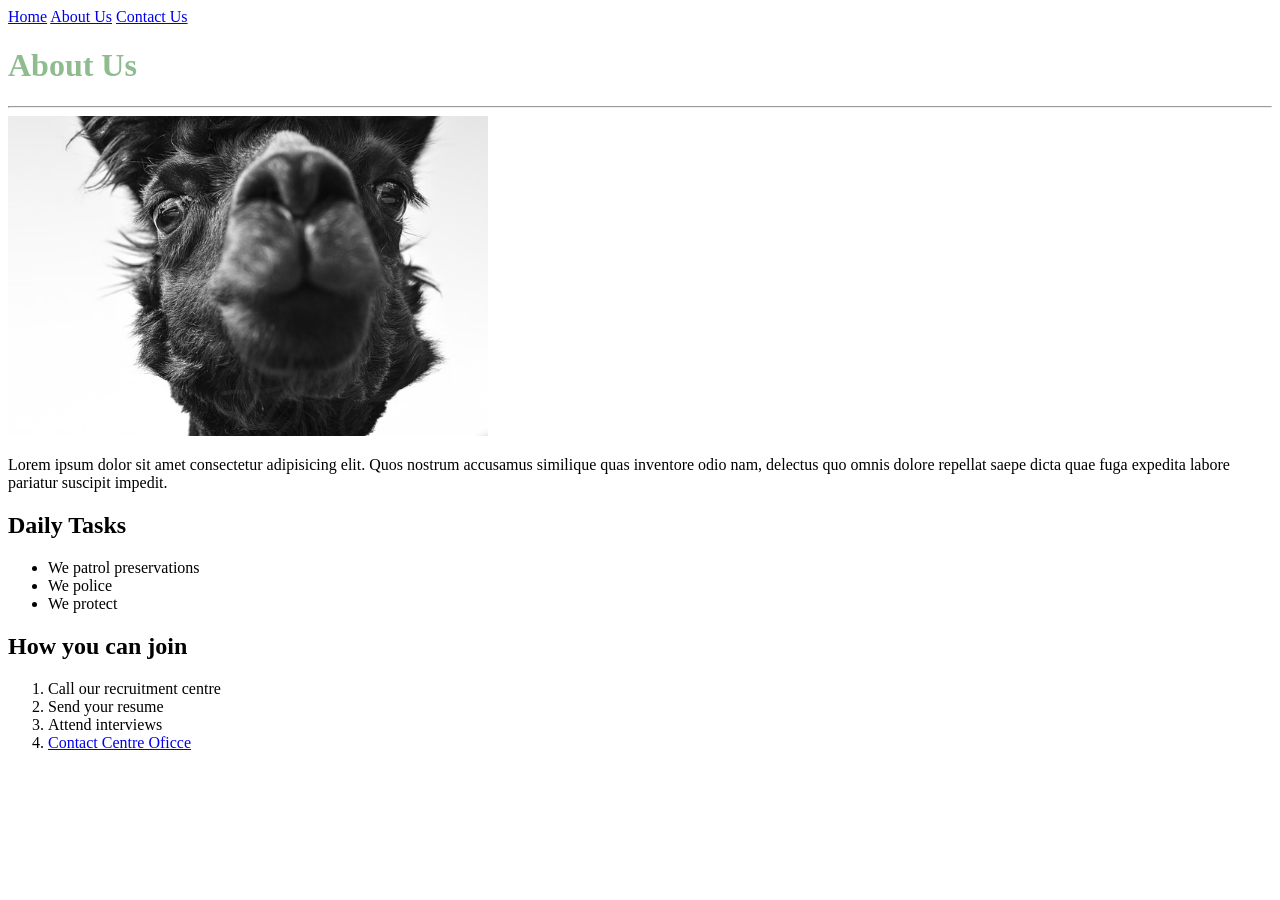
==== about_us.html @ ecf813df "First Draft of Website" ====
<!DOCTYPE html>
<html lang="en">
<head>
    <meta charset="UTF-8">
    <meta name="viewport" content="width=>, initial-scale=1.0">
    <title>About Us</title>
</head>
<body>

    <a href="index.html">Home</a>
    <a href="about_us.html">About Us</a>
    <a href="contact_us.html">Contact Us</a>

    <h1 style="color: darkseagreen;">About Us</h1>
    <hr/> <!--hr, actua igual que un br-->

    <img src="images/image1.jpg" alt="Camello" height="320"/>
    <!--alt es otro atributo que aparece cuando falla la imagen,
    recomendable dejar siempre el tamaño original (pagina para imagenes pixabay)-->
    
    <p>Lorem ipsum dolor sit amet consectetur adipisicing elit. Quos nostrum accusamus similique quas inventore odio nam, delectus quo omnis dolore repellat saepe dicta quae fuga expedita labore pariatur suscipit impedit.</p>

    <h2>Daily Tasks</h2>
    <ul> <!--Para hacer listas no ordenadas-->
        <li>We patrol preservations</li>
        <li>We police</li>
        <li>We protect</li>
    </ul>

    <h2>How you can join</h2>
    <ol><!--Para hacer listas ordenadas-->
        <li>Call our recruitment centre</li>
        <li>Send your resume</li>
        <li>Attend interviews</li>
        <li>
            <a href="contact_us.html">Contact Centre Oficce</a>
        </li>
    </ol>
</body>
</html>
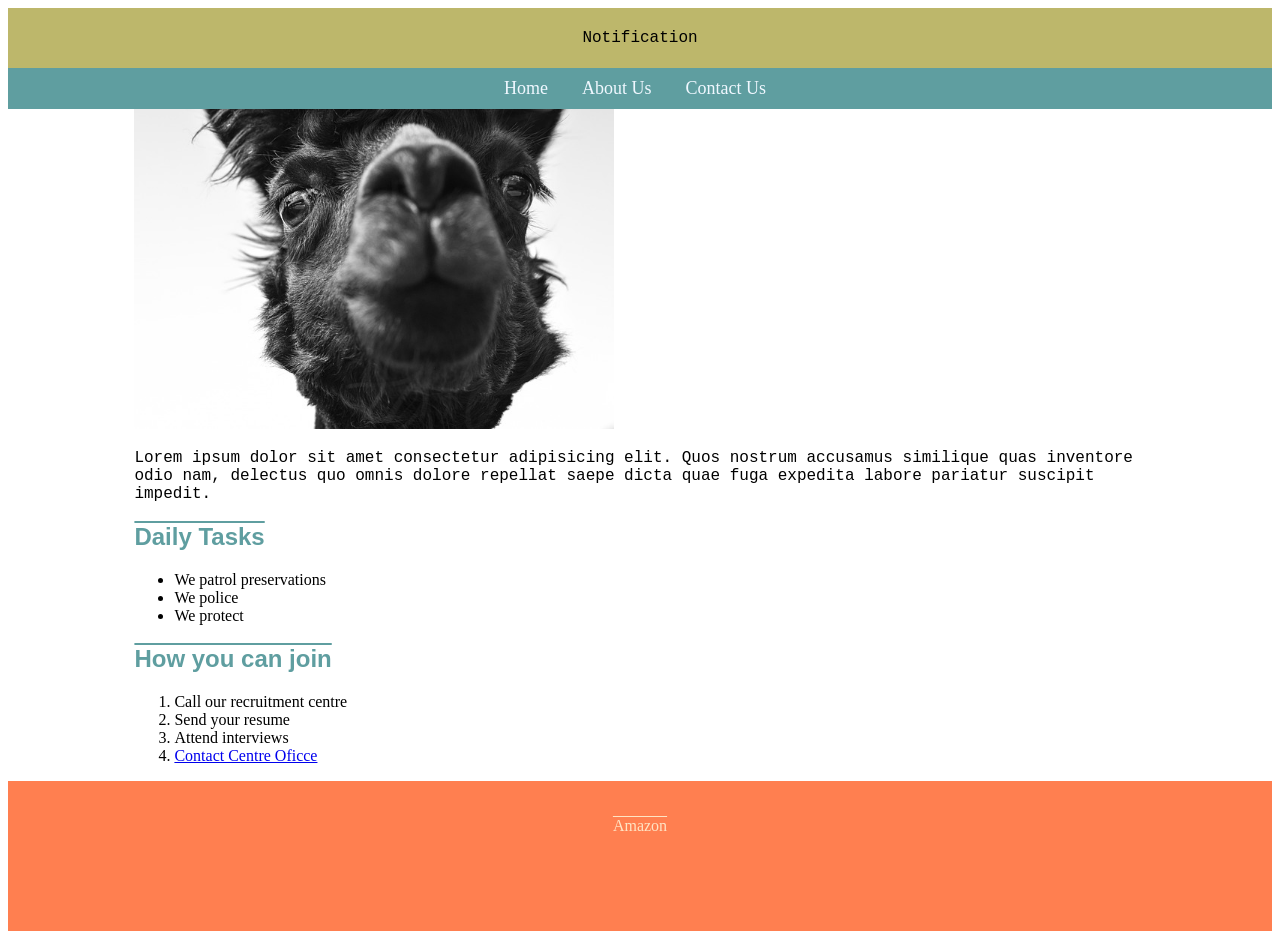
==== commit e8d6b5b8: "Added CSS and website structure" ====
--- a/about_us.html
+++ b/about_us.html
@@ -4,37 +4,50 @@
     <meta charset="UTF-8">
     <meta name="viewport" content="width=>, initial-scale=1.0">
     <title>About Us</title>
+    <link rel="stylesheet" href="stylesheets/site.css" />
 </head>
 <body>
 
-    <a href="index.html">Home</a>
-    <a href="about_us.html">About Us</a>
-    <a href="contact_us.html">Contact Us</a>
+    <div id="header">
+            <div id="banner">
+                 <p>Notification</p>
+            </div>
+            <div id="nav">
+            <!--Anchor tags used for internal navigation-->
+                <a href="index.html">Home</a>
+                <a href="about_us.html">About Us</a>
+                <a href="contact_us.html">Contact Us</a>
 
-    <h1 style="color: darkseagreen;">About Us</h1>
-    <hr/> <!--hr, actua igual que un br-->
-
-    <img src="images/image1.jpg" alt="Camello" height="320"/>
-    <!--alt es otro atributo que aparece cuando falla la imagen,
-    recomendable dejar siempre el tamaño original (pagina para imagenes pixabay)-->
+            </div>
+            <div id="main">
+                 <img src="images/image1.jpg" alt="Camello" height="320"/>
+        <!--alt es otro atributo que aparece cuando falla la imagen,
+        recomendable dejar siempre el tamaño original (pagina para imagenes pixabay)-->
     
-    <p>Lorem ipsum dolor sit amet consectetur adipisicing elit. Quos nostrum accusamus similique quas inventore odio nam, delectus quo omnis dolore repellat saepe dicta quae fuga expedita labore pariatur suscipit impedit.</p>
-
-    <h2>Daily Tasks</h2>
-    <ul> <!--Para hacer listas no ordenadas-->
-        <li>We patrol preservations</li>
-        <li>We police</li>
-        <li>We protect</li>
-    </ul>
-
-    <h2>How you can join</h2>
-    <ol><!--Para hacer listas ordenadas-->
-        <li>Call our recruitment centre</li>
-        <li>Send your resume</li>
-        <li>Attend interviews</li>
-        <li>
+        <p>Lorem ipsum dolor sit amet consectetur adipisicing elit. Quos nostrum accusamus similique quas inventore odio nam, delectus quo omnis dolore repellat saepe dicta quae fuga expedita labore pariatur suscipit impedit.</p>
+    
+        <h2>Daily Tasks</h2>
+        <ul> <!--Para hacer listas no ordenadas-->
+            <li>We patrol preservations</li>
+            <li>We police</li>
+            <li>We protect</li>
+        </ul>
+    
+        <h2>How you can join</h2>
+        <ol><!--Para hacer listas ordenadas-->
+            <li>Call our recruitment centre</li>
+            <li>Send your resume</li>
+            <li>Attend interviews</li>
+            <li>
             <a href="contact_us.html">Contact Centre Oficce</a>
-        </li>
-    </ol>
+            </li>
+         </ol>
+        
+            </div>
+            <div id="footer">
+                <br/><br/>
+                     <a href="https://www.amazon.com" target="_blank">Amazon</a> 
+            </div>
+        </div>
 </body>
 </html>
--- a/stylesheets/site.css
+++ b/stylesheets/site.css
@@ -0,0 +1,65 @@
+h1{
+    color: chocolate;
+}
+h2{
+    color: cadetblue;
+    text-decoration: overline;
+}
+h1,h2,h3,h4,h5,h6{
+    font-family: 'Franklin Gothic Medium', 'Arial Narrow', Arial, sans-serif;
+}
+p{
+    font-family: 'Courier New', Courier, monospace;
+}
+
+#banner{
+    background-color: darkkhaki;
+    padding-bottom: 5px;
+    padding-top: 5px;
+    text-align: center;
+}
+
+#nav, nav{
+    background-color: cadetblue;
+    padding: 10px;
+    text-align: center;
+}
+#nav a, nav a{
+    color: aliceblue;
+    text-decoration: none;
+    font-size: large;
+    margin-right: 10px;
+    padding: 10px;
+}
+
+#nav a:hover{
+    background-color: darksalmon;
+    color: cadetblue;
+}
+
+#nav a:hover{
+    background-color: cadetblue;
+    color: brown;
+}
+
+#footer{
+    background-color: coral;
+    min-height: 150px;
+    text-align: center;
+}
+
+#footer a{
+    color: bisque;
+    text-decoration: overline;
+}
+
+#main, main{
+    width: 80%;
+    margin: auto;
+
+}
+
+.logo{
+    height: 50px;
+    width: 50px;
+}
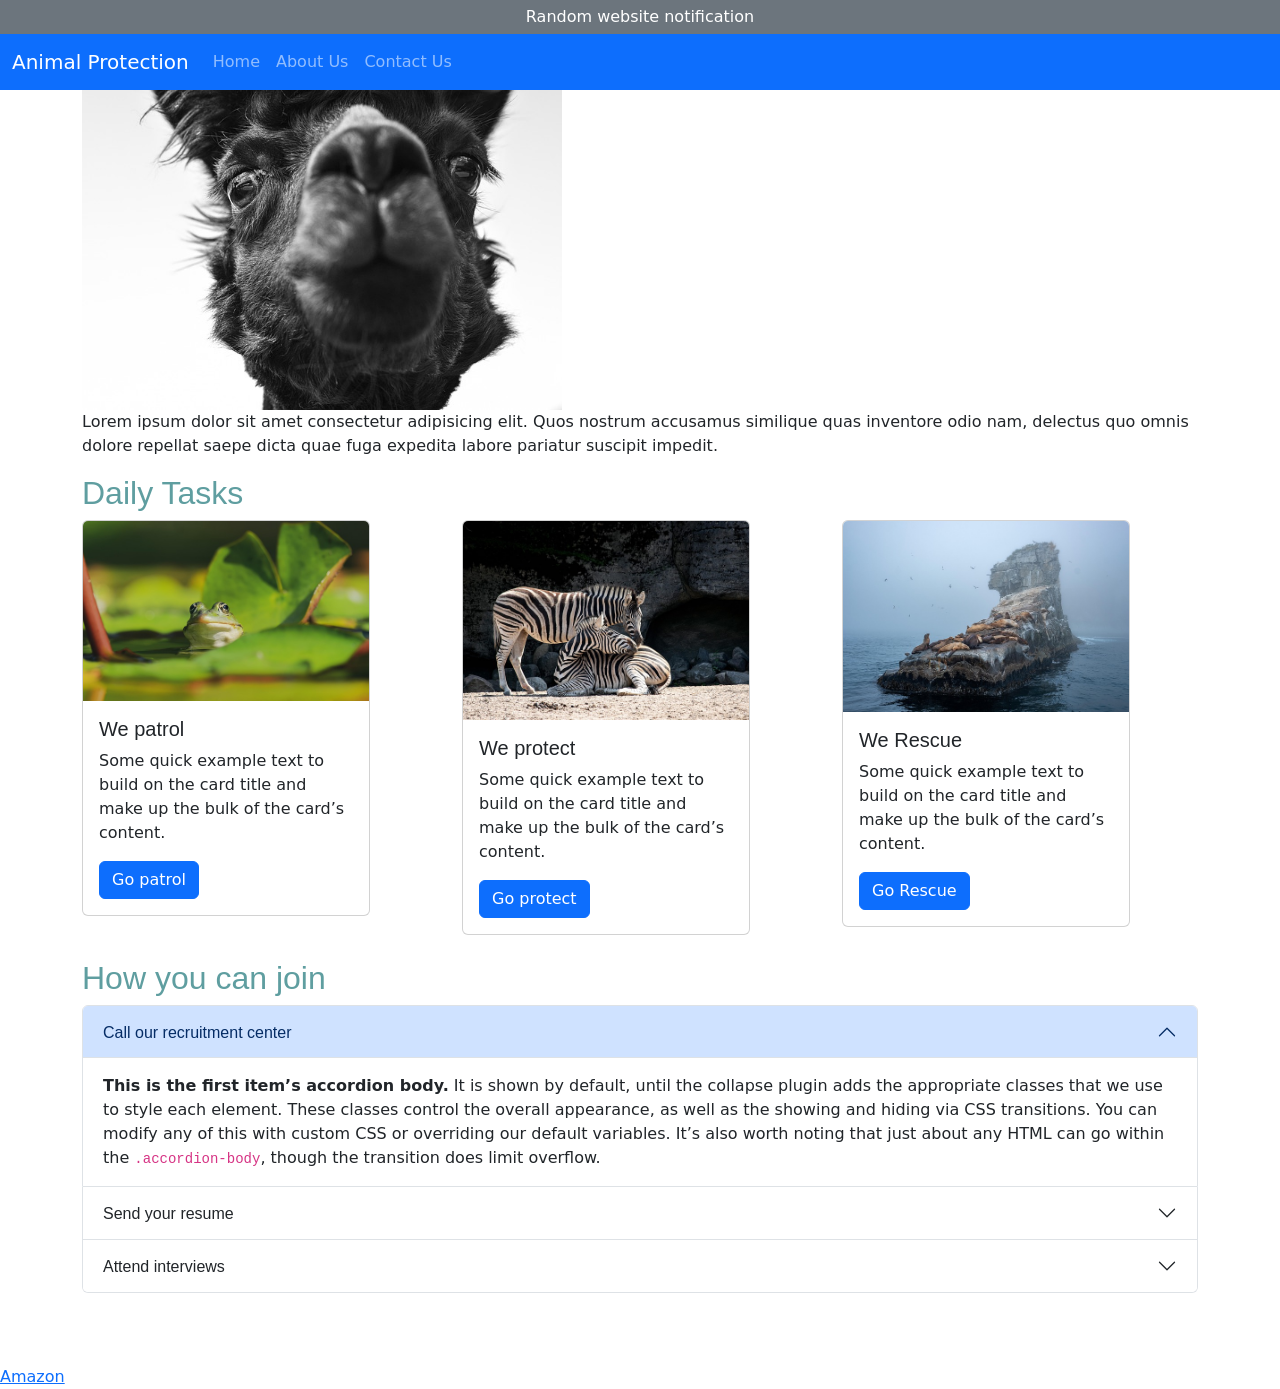
==== commit 2099b99d: "Added Boostrap" ====
--- a/about_us.html
+++ b/about_us.html
@@ -4,22 +4,31 @@
     <meta charset="UTF-8">
     <meta name="viewport" content="width=>, initial-scale=1.0">
     <title>About Us</title>
+    <link rel="stylesheet" href="stylesheets/bootstrap.min.css"/>
     <link rel="stylesheet" href="stylesheets/site.css" />
 </head>
 <body>
 
     <div id="header">
-            <div id="banner">
-                 <p>Notification</p>
+            <div id="banner" class="bg-secondary text-white text-center">
+                <p>Random website notification</p>
             </div>
-            <div id="nav">
-            <!--Anchor tags used for internal navigation-->
-                <a href="index.html">Home</a>
-                <a href="about_us.html">About Us</a>
-                <a href="contact_us.html">Contact Us</a>
-
+            <nav class="navbar navbar-expand-lg bg-primary" data-bs-theme="dark">
+            <div class="container-fluid">
+                <a class="navbar-brand" href="#">Animal Protection</a>
+                <button class="navbar-toggler" type="button" data-bs-toggle="collapse" data-bs-target="#navbarNavAltMarkup" aria-controls="navbarNavAltMarkup" aria-expanded="false" aria-label="Toggle navigation">
+                <span class="navbar-toggler-icon"></span>
+                </button>
+            <div class="collapse navbar-collapse" id="navbarNavAltMarkup">
+            <div class="navbar-nav">
+                <a class="nav-link" aria-current="page" href="index.html">Home</a>
+                <a class="nav-link" href="about_us.html">About Us</a>
+                <a class="nav-link" href="contact_us.html">Contact Us</a>
             </div>
-            <div id="main">
+            </div>
+            </div>
+            </nav>
+            <div id="main" class="container">
                  <img src="images/image1.jpg" alt="Camello" height="320"/>
         <!--alt es otro atributo que aparece cuando falla la imagen,
         recomendable dejar siempre el tamaño original (pagina para imagenes pixabay)-->
@@ -27,27 +36,87 @@
         <p>Lorem ipsum dolor sit amet consectetur adipisicing elit. Quos nostrum accusamus similique quas inventore odio nam, delectus quo omnis dolore repellat saepe dicta quae fuga expedita labore pariatur suscipit impedit.</p>
     
         <h2>Daily Tasks</h2>
-        <ul> <!--Para hacer listas no ordenadas-->
-            <li>We patrol preservations</li>
-            <li>We police</li>
-            <li>We protect</li>
-        </ul>
-    
+        <div class="row">
+            <div class="col">
+                <div class="card" style="width: 18rem;">
+                    <img src="images/frog.jpg" class="card-img-top" alt="...">
+                    <div class="card-body">
+                        <h5 class="card-title">We patrol</h5>
+                        <p class="card-text">Some quick example text to build on the card title and make up the bulk of the card’s content.</p>
+                        <a href="contact_us.html" class="btn btn-primary">Go patrol</a>
+                    </div>
+                </div>
+            </div>    
+            <div class="col">
+                <div class="card" style="width: 18rem;">
+                    <img src="images/zebra.jpg" class="card-img-top" alt="...">
+                    <div class="card-body">
+                        <h5 class="card-title">We protect</h5>
+                        <p class="card-text">Some quick example text to build on the card title and make up the bulk of the card’s content.</p>
+                        <a href="contact_us.html" class="btn btn-primary">Go protect</a>
+                    </div>
+                    </div>
+            </div>  
+            <div class="col">
+                <div class="card" style="width: 18rem;">
+                    <img src="images/foca.jpg" class="card-img-top" alt="...">
+                    <div class="card-body">
+                        <h5 class="card-title">We Rescue</h5>
+                        <p class="card-text">Some quick example text to build on the card title and make up the bulk of the card’s content.</p>
+                        <a href="contact_us.html" class="btn btn-primary">Go Rescue</a>
+                    </div>
+                    </div>
+            </div>  
+        </div>      
+    <br/>
         <h2>How you can join</h2>
-        <ol><!--Para hacer listas ordenadas-->
-            <li>Call our recruitment centre</li>
-            <li>Send your resume</li>
-            <li>Attend interviews</li>
-            <li>
-            <a href="contact_us.html">Contact Centre Oficce</a>
-            </li>
-         </ol>
-        
+      <div class="accordion" id="accordionPanelsStayOpenExample">
+  <div class="accordion-item">
+    <h2 class="accordion-header">
+      <button class="accordion-button" type="button" data-bs-toggle="collapse" data-bs-target="#panelsStayOpen-collapseOne" aria-expanded="true" aria-controls="panelsStayOpen-collapseOne">
+        Call our recruitment center
+      </button>
+    </h2>
+    <div id="panelsStayOpen-collapseOne" class="accordion-collapse collapse show">
+      <div class="accordion-body">
+        <strong>This is the first item’s accordion body.</strong> It is shown by default, until the collapse plugin adds the appropriate classes that we use to style each element. These classes control the overall appearance, as well as the showing and hiding via CSS transitions. You can modify any of this with custom CSS or overriding our default variables. It’s also worth noting that just about any HTML can go within the <code>.accordion-body</code>, though the transition does limit overflow.
+      </div>
+    </div>
+  </div>
+  <div class="accordion-item">
+    <h2 class="accordion-header">
+      <button class="accordion-button collapsed" type="button" data-bs-toggle="collapse" data-bs-target="#panelsStayOpen-collapseTwo" aria-expanded="false" aria-controls="panelsStayOpen-collapseTwo">
+        Send your resume
+      </button>
+    </h2>
+    <div id="panelsStayOpen-collapseTwo" class="accordion-collapse collapse">
+      <div class="accordion-body">
+        <strong>This is the second item’s accordion body.</strong> It is hidden by default, until the collapse plugin adds the appropriate classes that we use to style each element. These classes control the overall appearance, as well as the showing and hiding via CSS transitions. You can modify any of this with custom CSS or overriding our default variables. It’s also worth noting that just about any HTML can go within the <code>.accordion-body</code>, though the transition does limit overflow.
+      </div>
+    </div>
+  </div>
+  <div class="accordion-item">
+    <h2 class="accordion-header">
+      <button class="accordion-button collapsed" type="button" data-bs-toggle="collapse" data-bs-target="#panelsStayOpen-collapseThree" aria-expanded="false" aria-controls="panelsStayOpen-collapseThree">
+        Attend interviews
+      </button>
+    </h2>
+    <div id="panelsStayOpen-collapseThree" class="accordion-collapse collapse">
+      <div class="accordion-body">
+        <strong>This is the third item’s accordion body.</strong> It is hidden by default, until the collapse plugin adds the appropriate classes that we use to style each element. These classes control the overall appearance, as well as the showing and hiding via CSS transitions. You can modify any of this with custom CSS or overriding our default variables. It’s also worth noting that just about any HTML can go within the <code>.accordion-body</code>, though the transition does limit overflow.
+      </div>
+    </div>
+  </div>
+</div>
+        <br/>
             </div>
             <div id="footer">
                 <br/><br/>
                      <a href="https://www.amazon.com" target="_blank">Amazon</a> 
             </div>
         </div>
+        <script src="scripts/jquery.js"></script>
+        <script src="scripts/bootstrap.min.js"></script>
+        <script src="scripts/site.js"></script>
 </body>
 </html>
--- a/stylesheets/site.css
+++ b/stylesheets/site.css
@@ -3,63 +3,29 @@
 }
 h2{
     color: cadetblue;
-    text-decoration: overline;
+    text-decoration:olive
 }
 h1,h2,h3,h4,h5,h6{
     font-family: 'Franklin Gothic Medium', 'Arial Narrow', Arial, sans-serif;
 }
-p{
-    font-family: 'Courier New', Courier, monospace;
+
+#banner{
+    padding-bottom: 5px;
+    padding-top: 5px;
+}
+#banner p{
+    margin: 0;
 }
 
-#banner{
-    background-color: darkkhaki;
-    padding-bottom: 5px;
-    padding-top: 5px;
-    text-align: center;
-}
 
-#nav, nav{
-    background-color: cadetblue;
-    padding: 10px;
-    text-align: center;
-}
-#nav a, nav a{
-    color: aliceblue;
-    text-decoration: none;
-    font-size: large;
-    margin-right: 10px;
-    padding: 10px;
-}
 
-#nav a:hover{
-    background-color: darksalmon;
-    color: cadetblue;
-}
 
-#nav a:hover{
-    background-color: cadetblue;
-    color: brown;
-}
-
-#footer{
-    background-color: coral;
-    min-height: 150px;
-    text-align: center;
-}
-
-#footer a{
-    color: bisque;
-    text-decoration: overline;
-}
-
-#main, main{
-    width: 80%;
-    margin: auto;
-
-}
 
 .logo{
     height: 50px;
     width: 50px;
+}
+
+#container{
+    text-align: center;
 }
